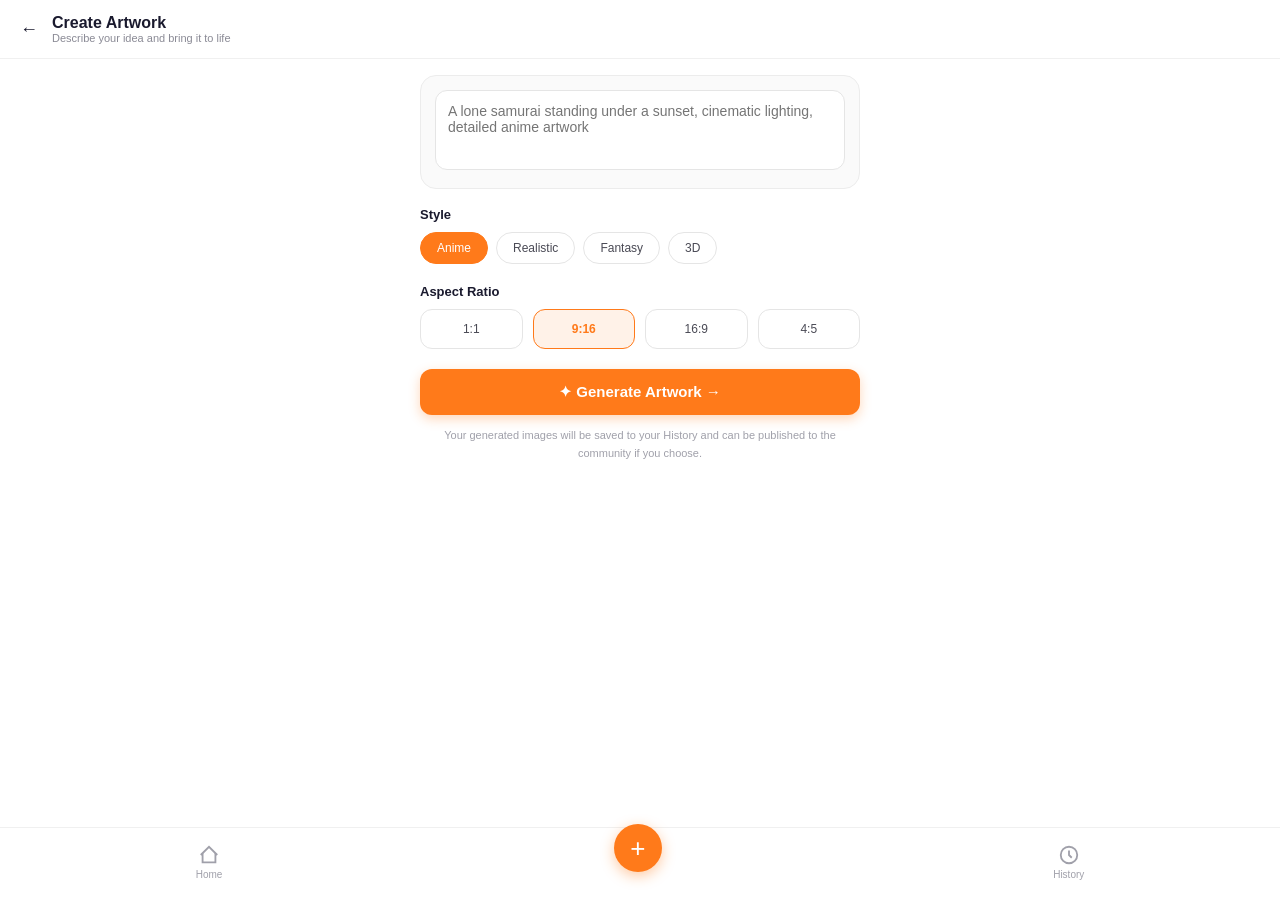
==== create.html @ e0c231a2 "Add files via upload" ====
<!DOCTYPE html>
<html lang="en">
<head>
<meta charset="UTF-8">
<meta name="viewport" content="width=device-width, initial-scale=1.0">
<title>Create Artwork - Toonverse-AI</title>
<link rel="stylesheet" href="style.css">
</head>
<body>

  <header class="topbar">
    <button class="back-btn" onclick="window.location.href='index.html'">←</button>
    <div class="brand">
      <div>
        <p class="brand-name">Create Artwork</p>
        <p class="brand-tag">Describe your idea and bring it to life</p>
      </div>
    </div>
  </header>

  <!-- STEP 1: Prompt entry -->
  <main class="page" id="createStep">

    <div class="prompt-card">
      <div class="prompt-textarea-wrap">
        <textarea id="promptInput" placeholder="A lone samurai standing under a sunset, cinematic lighting, detailed anime artwork"></textarea>
      </div>
    </div>

    <div class="option-block">
      <p class="option-label">Style</p>
      <div class="pill-row" id="styleChips">
        <span class="pill active" data-style="anime style, highly detailed">Anime</span>
        <span class="pill" data-style="realistic anime style">Realistic</span>
        <span class="pill" data-style="fantasy anime scene">Fantasy</span>
        <span class="pill" data-style="3d rendered anime style">3D</span>
      </div>
    </div>

    <div class="option-block">
      <p class="option-label">Aspect Ratio</p>
      <div class="ratio-row" id="ratioChips">
        <span class="ratio-box" data-ratio="1:1">1:1</span>
        <span class="ratio-box active" data-ratio="9:16">9:16</span>
        <span class="ratio-box" data-ratio="16:9">16:9</span>
        <span class="ratio-box" data-ratio="4:5">4:5</span>
      </div>
    </div>

    <button id="generateBtn" class="generate-btn full">
      <span id="btnText">✦ Generate Artwork →</span>
    </button>

    <p class="hint-text">Your generated images will be saved to your History and can be published to the community if you choose.</p>
  </main>

  <!-- STEP 2: Loading state -->
  <main class="page loading-page" id="loadingStep" style="display:none;">
    <div class="loading-center">
      <div class="loading-spinner"></div>
      <p class="loading-title">Creating your artwork...</p>
      <p class="loading-sub">This may take a few seconds. Please don't close the app.</p>
    </div>
  </main>

  <!-- STEP 3: Result -->
  <main class="page" id="resultStep" style="display:none;">
    <div class="result-tag" id="resultCategory">Anime Girl</div>
    <div class="result-image-wrap">
      <img id="resultImage" src="" alt="Generated anime art" />
    </div>
    <p class="result-prompt" id="resultPrompt"></p>
    <p class="result-date" id="resultDate"></p>

    <div class="result-actions-row">
      <button id="downloadBtn" class="action-box">
        <svg width="18" height="18" viewBox="0 0 24 24" fill="none" stroke="currentColor" stroke-width="2"><path d="M21 15v4a2 2 0 01-2 2H5a2 2 0 01-2-2v-4"/><path d="M7 10l5 5 5-5"/><path d="M12 15V3"/></svg>
        Download
      </button>
      <button id="shareBtn" class="action-box">
        <svg width="18" height="18" viewBox="0 0 24 24" fill="none" stroke="currentColor" stroke-width="2"><circle cx="18" cy="5" r="3"/><circle cx="6" cy="12" r="3"/><circle cx="18" cy="19" r="3"/><path d="M8.6 13.5l6.8 3.9M15.4 6.6L8.6 10.5"/></svg>
        Share
      </button>
    </div>

    <button id="regenerateBtn" class="generate-btn full">✦ Generate Again</button>
    <button id="newPromptBtn" class="secondary-btn full">Create Another</button>
  </main>

  <nav class="bottom-nav">
    <a href="index.html" class="nav-item">
      <svg width="22" height="22" viewBox="0 0 24 24" fill="none" stroke="currentColor" stroke-width="2"><path d="M3 12l9-9 9 9"/><path d="M5 10v10h14V10"/></svg>
      <span>Home</span>
    </a>
    <a href="create.html" class="nav-item nav-plus">
      <div class="plus-circle">+</div>
    </a>
    <a href="history.html" class="nav-item">
      <svg width="22" height="22" viewBox="0 0 24 24" fill="none" stroke="currentColor" stroke-width="2"><circle cx="12" cy="12" r="9"/><path d="M12 7v5l3 3"/></svg>
      <span>History</span>
    </a>
  </nav>

  <script src="script.js"></script>
  <script>
    const promptInput = document.getElementById('promptInput');
    const styleChips = document.querySelectorAll('#styleChips .pill');
    const ratioChips = document.querySelectorAll('#ratioChips .ratio-box');
    const generateBtn = document.getElementById('generateBtn');
    const btnText = document.getElementById('btnText');

    const createStep = document.getElementById('createStep');
    const loadingStep = document.getElementById('loadingStep');
    const resultStep = document.getElementById('resultStep');

    let selectedStyle = styleChips[0].dataset.style;
    let selectedRatio = '9:16';

    // Prefill from URL (Home page bar, or History "Generate Again")
    const params = new URLSearchParams(window.location.search);
    const prefillPrompt = params.get('prompt');
    const prefillStyle = params.get('style');
    if (prefillPrompt) promptInput.value = prefillPrompt;
    if (prefillStyle) selectedStyle = prefillStyle;

    styleChips.forEach(chip => {
      chip.addEventListener('click', () => {
        styleChips.forEach(c => c.classList.remove('active'));
        chip.classList.add('active');
        selectedStyle = chip.dataset.style;
      });
    });

    ratioChips.forEach(box => {
      box.addEventListener('click', () => {
        ratioChips.forEach(b => b.classList.remove('active'));
        box.classList.add('active');
        selectedRatio = box.dataset.ratio;
      });
    });

    function ratioToAspect(ratio) {
      const map = { '1:1': '1:1', '9:16': '9:16', '16:9': '16:9', '4:5': '4:5' };
      return map[ratio] || '1:1';
    }

    generateBtn.addEventListener('click', async () => {
      const userPrompt = promptInput.value.trim();
      if (!userPrompt) {
        promptInput.focus();
        return;
      }

      createStep.style.display = 'none';
      loadingStep.style.display = 'flex';

      const fullPrompt = `${userPrompt}, ${selectedStyle}`;

      try {
        const response = await fetch('/api/generate', {
          method: 'POST',
          headers: { 'Content-Type': 'application/json' },
          body: JSON.stringify({ prompt: fullPrompt, aspect_ratio: ratioToAspect(selectedRatio) })
        });

        const data = await response.json();

        if (!response.ok || !data.imageUrl) {
          throw new Error(data.error || 'Generation failed');
        }

        const record = saveToHistory(userPrompt, data.imageUrl, selectedStyle);
        showResult(record);

      } catch (err) {
        console.error(err);
        loadingStep.style.display = 'none';
        createStep.style.display = 'block';
        alert('Something went wrong generating your artwork. Please try again.');
      }
    });

    function showResult(record) {
      document.getElementById('resultImage').src = record.imageUrl;
      document.getElementById('resultPrompt').textContent = record.prompt;
      document.getElementById('resultDate').textContent = 'Just now';
      loadingStep.style.display = 'none';
      resultStep.style.display = 'block';

      document.getElementById('downloadBtn').onclick = () => {
        const a = document.createElement('a');
        a.href = record.imageUrl;
        a.download = 'toonverse-art.png';
        a.target = '_blank';
        a.click();
      };

      document.getElementById('shareBtn').onclick = async () => {
        if (navigator.share) {
          try {
            await navigator.share({ title: 'My Toonverse-AI artwork', text: record.prompt, url: record.imageUrl });
          } catch (e) {}
        } else {
          navigator.clipboard.writeText(record.imageUrl);
          alert('Image link copied!');
        }
      };

      document.getElementById('regenerateBtn').onclick = () => {
        resultStep.style.display = 'none';
        loadingStep.style.display = 'flex';
        generateBtn.click();
      };

      document.getElementById('newPromptBtn').onclick = () => {
        resultStep.style.display = 'none';
        createStep.style.display = 'block';
        promptInput.value = '';
        promptInput.focus();
      };
    }
  </script>
</body>
</html>
---- style.css ----
* {
  margin: 0;
  padding: 0;
  box-sizing: border-box;
  font-family: -apple-system, BlinkMacSystemFont, "Segoe UI", Roboto, sans-serif;
}

body {
  background: #ffffff;
  color: #1a1a2e;
  min-height: 100vh;
  padding-bottom: 80px;
}

/* ---------- Top bar ---------- */
.topbar {
  display: flex;
  align-items: center;
  gap: 10px;
  padding: 14px 20px;
  border-bottom: 1px solid #f0f0f0;
  position: sticky;
  top: 0;
  background: #ffffff;
  z-index: 10;
}

.back-btn {
  background: none;
  border: none;
  font-size: 18px;
  color: #1a1a2e;
  cursor: pointer;
  padding: 0 4px 0 0;
}

.brand {
  display: flex;
  align-items: center;
  gap: 10px;
}

.brand-name {
  font-size: 16px;
  font-weight: 700;
}

.brand-credit {
  font-size: 9px;
  color: #a0a0aa;
  margin-top: 1px;
}

.brand-tag {
  font-size: 11px;
  color: #8a8a95;
}

.page {
  max-width: 480px;
  margin: 0 auto;
  padding: 16px 20px;
}

/* ---------- Hero (Home) ---------- */
.hero2 {
  text-align: left;
  padding: 8px 0 24px;
}

.hero-badge {
  display: inline-block;
  font-size: 11px;
  color: #ff7a1a;
  background: #fff2e8;
  padding: 5px 12px;
  border-radius: 20px;
  margin-bottom: 14px;
  border: 1px solid #ffdcc0;
  font-weight: 600;
}

.hero2 h1 {
  font-size: 24px;
  font-weight: 800;
  line-height: 1.3;
  margin-bottom: 10px;
  color: #1a1a2e;
}

.accent {
  color: #ff7a1a;
}

.hero-sub {
  font-size: 13px;
  color: #6a6a75;
  line-height: 1.6;
  margin-bottom: 18px;
}

.search-bar {
  display: flex;
  align-items: center;
  gap: 8px;
  background: #ffffff;
  border: 1px solid #ececec;
  border-radius: 14px;
  padding: 6px 6px 6px 14px;
  box-shadow: 0 8px 20px rgba(255,122,26,0.1);
  margin-bottom: 14px;
}

.search-bar svg {
  color: #ff7a1a;
  flex-shrink: 0;
}

.search-bar input {
  flex: 1;
  border: none;
  background: transparent;
  outline: none;
  font-size: 13px;
  color: #1a1a2e;
  min-width: 0;
}

.search-bar-btn {
  background: linear-gradient(135deg, #ff9a4d, #ff7a1a);
  color: white;
  border: none;
  padding: 11px 16px;
  border-radius: 10px;
  font-size: 12px;
  font-weight: 700;
  cursor: pointer;
  white-space: nowrap;
}

.quick-chip-row {
  display: flex;
  gap: 8px;
  overflow-x: auto;
  padding-bottom: 4px;
}

.quick-chip {
  font-size: 11.5px;
  padding: 7px 14px;
  border-radius: 20px;
  border: 1px solid #ffdcc0;
  color: #c9500f;
  background: #fff2e8;
  white-space: nowrap;
  cursor: pointer;
  font-weight: 500;
}

.quick-chip.active {
  background: #ff7a1a;
  color: white;
  border-color: #ff7a1a;
}

/* ---------- Feature list card ---------- */
.feature-list-card {
  background: #ffffff;
  border: 1px solid #f0f0f0;
  border-radius: 18px;
  padding: 16px;
  box-shadow: 0 8px 24px rgba(0,0,0,0.05);
  margin-bottom: 26px;
  display: flex;
  flex-direction: column;
  gap: 14px;
}

.feature-list-item {
  display: flex;
  align-items: center;
  gap: 12px;
}

.feature-list-icon {
  width: 38px;
  height: 38px;
  border-radius: 12px;
  background: #fff2e8;
  color: #ff7a1a;
  display: flex;
  align-items: center;
  justify-content: center;
  flex-shrink: 0;
}

.feature-list-title {
  font-size: 13px;
  font-weight: 700;
  color: #1a1a2e;
  margin-bottom: 1px;
}

.feature-list-desc {
  font-size: 11px;
  color: #8a8a95;
}

/* ---------- Section header ---------- */
.categories-section, .recent-section {
  margin-bottom: 26px;
}

.section-header h2 {
  font-size: 17px;
  font-weight: 700;
  border-left: 3px solid #ff7a1a;
  padding-left: 8px;
  margin-bottom: 3px;
  color: #1a1a2e;
}

.section-sub {
  font-size: 11.5px;
  color: #8a8a95;
  padding-left: 11px;
  margin-bottom: 16px;
}

/* ---------- Category grid ---------- */
.category-grid {
  display: flex;
  gap: 10px;
  overflow-x: auto;
  scroll-snap-type: x mandatory;
  padding-bottom: 4px;
}

.cat-card {
  scroll-snap-align: start;
  flex: 0 0 47%;
}

.cat-card {
  position: relative;
  background: #ffffff;
  border: 1px solid #f0f0f0;
  border-radius: 16px;
  padding: 14px;
  text-decoration: none;
  box-shadow: 0 4px 14px rgba(0,0,0,0.04);
  transition: transform 0.15s ease;
}

.cat-card:active {
  transform: scale(0.97);
}

.cat-avatar {
  width: 46px;
  height: 46px;
  border-radius: 50%;
  display: flex;
  align-items: center;
  justify-content: center;
  margin-bottom: 10px;
  color: #ff7a1a;
}

.av-1, .av-3, .av-5 { background: #fff2e8; }
.av-2, .av-4, .av-6 { background: #ffe8d4; }

.cat-title {
  font-size: 14px;
  font-weight: 700;
  color: #1a1a2e;
  margin-bottom: 2px;
}

.cat-sub {
  font-size: 10.5px;
  color: #8a8a95;
}

.cat-arrow {
  position: absolute;
  bottom: 14px;
  right: 14px;
  width: 26px;
  height: 26px;
  border-radius: 50%;
  background: #ff7a1a;
  color: white;
  display: flex;
  align-items: center;
  justify-content: center;
  font-size: 13px;
}

/* ---------- Recent creations (home) ---------- */
.recent-grid {
  display: grid;
  grid-template-columns: repeat(3, 1fr);
  gap: 8px;
}

.recent-tile {
  aspect-ratio: 1/1;
  border-radius: 12px;
  overflow: hidden;
  display: block;
  box-shadow: 0 4px 12px rgba(0,0,0,0.06);
}

.recent-tile img {
  width: 100%;
  height: 100%;
  object-fit: cover;
}

/* ---------- Highlight banner ---------- */
.highlight-banner {
  background: linear-gradient(135deg, #fff2e8, #ffe0c2);
  border-radius: 18px;
  padding: 18px 16px;
  display: flex;
  flex-direction: column;
  gap: 16px;
  margin-bottom: 20px;
}

.highlight-item {
  display: flex;
  align-items: center;
  gap: 12px;
}

.highlight-icon {
  width: 36px;
  height: 36px;
  border-radius: 10px;
  background: rgba(255,255,255,0.7);
  color: #ff7a1a;
  display: flex;
  align-items: center;
  justify-content: center;
  flex-shrink: 0;
}

.highlight-title {
  font-size: 12.5px;
  font-weight: 700;
  color: #1a1a2e;
}

.highlight-desc {
  font-size: 10.5px;
  color: #7a5a3a;
}

.footer-tagline {
  text-align: center;
  font-size: 12px;
  color: #c0956a;
  font-style: italic;
  margin-bottom: 10px;
}

/* ---------- Brand icon (simple T mark) ---------- */
.brand-icon-box {
  width: 32px;
  height: 32px;
  border-radius: 9px;
  background: linear-gradient(135deg, #ff9a4d, #ff7a1a);
  color: white;
  display: flex;
  align-items: center;
  justify-content: center;
  font-weight: 800;
  font-size: 16px;
}

/* ---------- Create page ---------- */

.prompt-card {
  background: #fafafa;
  border: 1px solid #ececec;
  border-radius: 16px;
  padding: 14px;
  margin-bottom: 18px;
}

textarea {
  width: 100%;
  min-height: 80px;
  background: #ffffff;
  border: 1px solid #e5e5e5;
  border-radius: 12px;
  padding: 12px;
  color: #1a1a2e;
  font-size: 14px;
  resize: none;
  outline: none;
}

textarea:focus {
  border-color: #ff7a1a;
}

.option-block {
  margin-bottom: 20px;
}

.option-label {
  font-size: 13px;
  font-weight: 600;
  color: #1a1a2e;
  margin-bottom: 10px;
}

.pill-row {
  display: flex;
  gap: 8px;
  flex-wrap: wrap;
}

.pill {
  font-size: 12px;
  padding: 8px 16px;
  border-radius: 20px;
  border: 1px solid #e5e5e5;
  color: #4a4a55;
  cursor: pointer;
  background: white;
}

.pill.active {
  background: #ff7a1a;
  color: white;
  border-color: #ff7a1a;
}

.ratio-row {
  display: flex;
  gap: 10px;
}

.ratio-box {
  flex: 1;
  text-align: center;
  padding: 12px 0;
  border: 1px solid #e5e5e5;
  border-radius: 12px;
  font-size: 12px;
  color: #4a4a55;
  cursor: pointer;
}

.ratio-box.active {
  border-color: #ff7a1a;
  background: #fff2e8;
  color: #ff7a1a;
  font-weight: 600;
}

.generate-btn {
  padding: 14px;
  background: #ff7a1a;
  color: white;
  border: none;
  border-radius: 12px;
  font-size: 15px;
  font-weight: 600;
  cursor: pointer;
  text-align: center;
  box-shadow: 0 4px 12px rgba(255,122,26,0.3);
  display: inline-block;
  text-decoration: none;
}

.generate-btn.full {
  width: 100%;
  display: block;
  margin-bottom: 12px;
}

.secondary-btn {
  padding: 12px;
  background: white;
  border: 1px solid #e5e5e5;
  color: #1a1a2e;
  border-radius: 12px;
  font-size: 14px;
  cursor: pointer;
  text-align: center;
}

.secondary-btn.full {
  width: 100%;
  display: block;
}

.hint-text {
  font-size: 11px;
  color: #a0a0aa;
  text-align: center;
  line-height: 1.6;
  margin-top: 6px;
}

/* ---------- Loading state ---------- */
.loading-page {
  min-height: 70vh;
  display: flex;
  align-items: center;
  justify-content: center;
}

.loading-center {
  text-align: center;
}

.loading-spinner {
  width: 64px;
  height: 64px;
  border: 5px solid #f0f0f0;
  border-top-color: #ff7a1a;
  border-radius: 50%;
  animation: spin 0.9s linear infinite;
  margin: 0 auto 20px;
}

@keyframes spin {
  to { transform: rotate(360deg); }
}

.loading-title {
  font-size: 16px;
  font-weight: 600;
  margin-bottom: 6px;
}

.loading-sub {
  font-size: 12px;
  color: #8a8a95;
}

/* ---------- Result screen ---------- */
.result-tag {
  display: inline-block;
  font-size: 11px;
  color: #ff7a1a;
  background: #fff2e8;
  padding: 5px 12px;
  border-radius: 20px;
  margin-bottom: 12px;
  font-weight: 600;
}

.result-image-wrap {
  width: 100%;
  border-radius: 16px;
  overflow: hidden;
  margin-bottom: 14px;
  background: #fafafa;
  box-shadow: 0 10px 26px rgba(255,122,26,0.15), 0 4px 10px rgba(0,0,0,0.06);
}

.result-image-wrap img {
  width: 100%;
  display: block;
}

.result-prompt {
  font-size: 13px;
  color: #1a1a2e;
  line-height: 1.6;
  margin-bottom: 4px;
}

.result-date {
  font-size: 11px;
  color: #a0a0aa;
  margin-bottom: 16px;
}

.result-actions-row {
  display: grid;
  grid-template-columns: 1fr 1fr;
  gap: 10px;
  margin-bottom: 14px;
}

.action-box {
  display: flex;
  flex-direction: column;
  align-items: center;
  gap: 6px;
  padding: 12px;
  border: 1px solid #e5e5e5;
  border-radius: 12px;
  background: white;
  font-size: 12px;
  color: #1a1a2e;
  cursor: pointer;
}

/* ---------- History list ---------- */
.history-list {
  display: flex;
  flex-direction: column;
  gap: 12px;
}

.history-row-card {
  display: flex;
  flex-direction: column;
  background: #fafafa;
  border: 1px solid #ececec;
  border-radius: 16px;
  overflow: hidden;
  cursor: pointer;
  box-shadow: 0 4px 14px rgba(0,0,0,0.05);
  transition: transform 0.15s ease;
}

.history-row-card:active {
  transform: scale(0.98);
}

.history-row-img-wrap {
  position: relative;
  width: 100%;
  aspect-ratio: 4/3;
  background: #f0f0f0;
}

.history-row-thumb {
  width: 100%;
  height: 100%;
  object-fit: cover;
  display: block;
}

.history-row-tag {
  position: absolute;
  top: 10px;
  left: 10px;
  font-size: 10px;
  color: #ff7a1a;
  background: rgba(255,255,255,0.92);
  padding: 4px 10px;
  border-radius: 20px;
  font-weight: 600;
}

.history-row-info {
  padding: 12px;
}

.history-row-prompt {
  font-size: 13px;
  font-weight: 500;
  color: #1a1a2e;
  display: -webkit-box;
  -webkit-line-clamp: 2;
  -webkit-box-orient: vertical;
  overflow: hidden;
  line-height: 1.4;
  margin-bottom: 4px;
}

.history-row-date {
  font-size: 11px;
  color: #a0a0aa;
  margin-bottom: 10px;
}

.history-row-actions {
  display: grid;
  grid-template-columns: 1fr 1fr;
  gap: 8px;
}

.row-btn {
  font-size: 12px;
  padding: 8px 0;
  border-radius: 8px;
  border: 1px solid #e5e5e5;
  background: white;
  color: #1a1a2e;
  cursor: pointer;
  text-align: center;
}

.regen-btn {
  background: #ff7a1a;
  color: white;
  border-color: #ff7a1a;
}

/* ---------- Empty state ---------- */
.empty-state {
  text-align: center;
  padding: 50px 20px;
  display: flex;
  flex-direction: column;
  align-items: center;
}

.mascot {
  margin-bottom: 16px;
}

.empty-title {
  font-size: 16px;
  font-weight: 600;
  margin-bottom: 6px;
}

.empty-sub {
  font-size: 13px;
  color: #8a8a95;
  margin-bottom: 16px;
}

/* ---------- Image viewer ---------- */
.image-viewer {
  position: fixed;
  inset: 0;
  z-index: 100;
  align-items: flex-end;
  justify-content: center;
}

.viewer-backdrop {
  position: absolute;
  inset: 0;
  background: rgba(0,0,0,0.5);
}

.viewer-content {
  position: relative;
  background: white;
  border-radius: 20px 20px 0 0;
  width: 100%;
  max-width: 480px;
  max-height: 90vh;
  overflow-y: auto;
  padding: 16px;
}

.viewer-close {
  position: absolute;
  top: 16px;
  right: 16px;
  width: 32px;
  height: 32px;
  border-radius: 50%;
  background: rgba(0,0,0,0.5);
  color: white;
  border: none;
  font-size: 14px;
  cursor: pointer;
  z-index: 2;
}

.viewer-img {
  width: 100%;
  border-radius: 14px;
  display: block;
  margin-bottom: 14px;
}

.viewer-prompt {
  font-size: 14px;
  font-weight: 500;
  color: #1a1a2e;
  margin-bottom: 4px;
  line-height: 1.5;
}

.viewer-date {
  font-size: 12px;
  color: #a0a0aa;
  margin-bottom: 16px;
}

.viewer-actions {
  display: grid;
  grid-template-columns: 1fr 1fr;
  gap: 10px;
}

/* ---------- Bottom nav ---------- */
.bottom-nav {
  position: fixed;
  bottom: 0;
  left: 0;
  right: 0;
  background: white;
  border-top: 1px solid #f0f0f0;
  display: flex;
  justify-content: space-around;
  align-items: center;
  padding: 10px 0 14px;
  z-index: 20;
}

.nav-item {
  display: flex;
  flex-direction: column;
  align-items: center;
  gap: 3px;
  color: #a0a0aa;
  text-decoration: none;
  font-size: 10px;
}

.nav-item.active {
  color: #ff7a1a;
}

.nav-plus {
  position: relative;
  top: -14px;
}

.plus-circle {
  width: 48px;
  height: 48px;
  border-radius: 50%;
  background: #ff7a1a;
  color: white;
  display: flex;
  align-items: center;
  justify-content: center;
  font-size: 26px;
  box-shadow: 0 4px 14px rgba(255,122,26,0.4);
}

.error-msg {
  color: #e0483f;
  font-size: 13px;
  text-align: center;
}
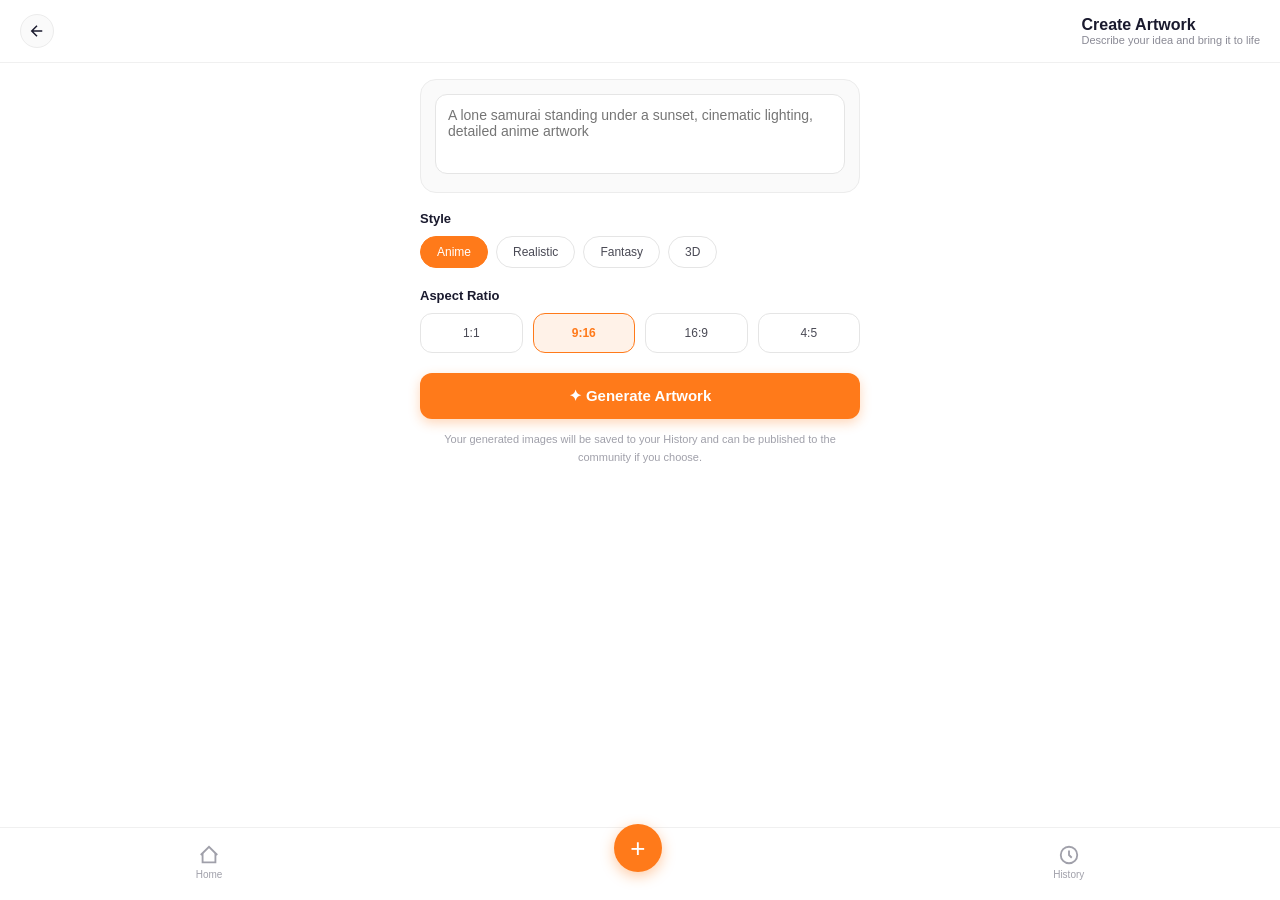
==== commit 549678d4: "Add files via upload" ====
--- a/create.html
+++ b/create.html
@@ -9,7 +9,9 @@
 <body>
 
   <header class="topbar">
-    <button class="back-btn" onclick="window.location.href='index.html'">←</button>
+    <button class="back-btn" onclick="window.location.href='index.html'">
+      <svg width="18" height="18" viewBox="0 0 24 24" fill="none" stroke="currentColor" stroke-width="2"><path d="M19 12H5M12 19l-7-7 7-7"/></svg>
+    </button>
     <div class="brand">
       <div>
         <p class="brand-name">Create Artwork</p>
@@ -48,7 +50,7 @@
     </div>
 
     <button id="generateBtn" class="generate-btn full">
-      <span id="btnText">✦ Generate Artwork →</span>
+      <span id="btnText">✦ Generate Artwork</span>
     </button>
 
     <p class="hint-text">Your generated images will be saved to your History and can be published to the community if you choose.</p>
--- a/style.css
+++ b/style.css
@@ -16,6 +16,7 @@
 .topbar {
   display: flex;
   align-items: center;
+  justify-content: space-between;
   gap: 10px;
   padding: 14px 20px;
   border-bottom: 1px solid #f0f0f0;
@@ -26,12 +27,17 @@
 }
 
 .back-btn {
-  background: none;
-  border: none;
-  font-size: 18px;
-  color: #1a1a2e;
-  cursor: pointer;
-  padding: 0 4px 0 0;
+  background: #fafafa;
+  border: 1px solid #ececec;
+  color: #1a1a2e;
+  cursor: pointer;
+  width: 34px;
+  height: 34px;
+  border-radius: 50%;
+  display: flex;
+  align-items: center;
+  justify-content: center;
+  flex-shrink: 0;
 }
 
 .brand {
@@ -49,6 +55,19 @@
   font-size: 9px;
   color: #a0a0aa;
   margin-top: 1px;
+}
+
+.header-icon-btn {
+  width: 36px;
+  height: 36px;
+  border-radius: 50%;
+  background: #fff2e8;
+  color: #ff7a1a;
+  display: flex;
+  align-items: center;
+  justify-content: center;
+  flex-shrink: 0;
+  text-decoration: none;
 }
 
 .brand-tag {
